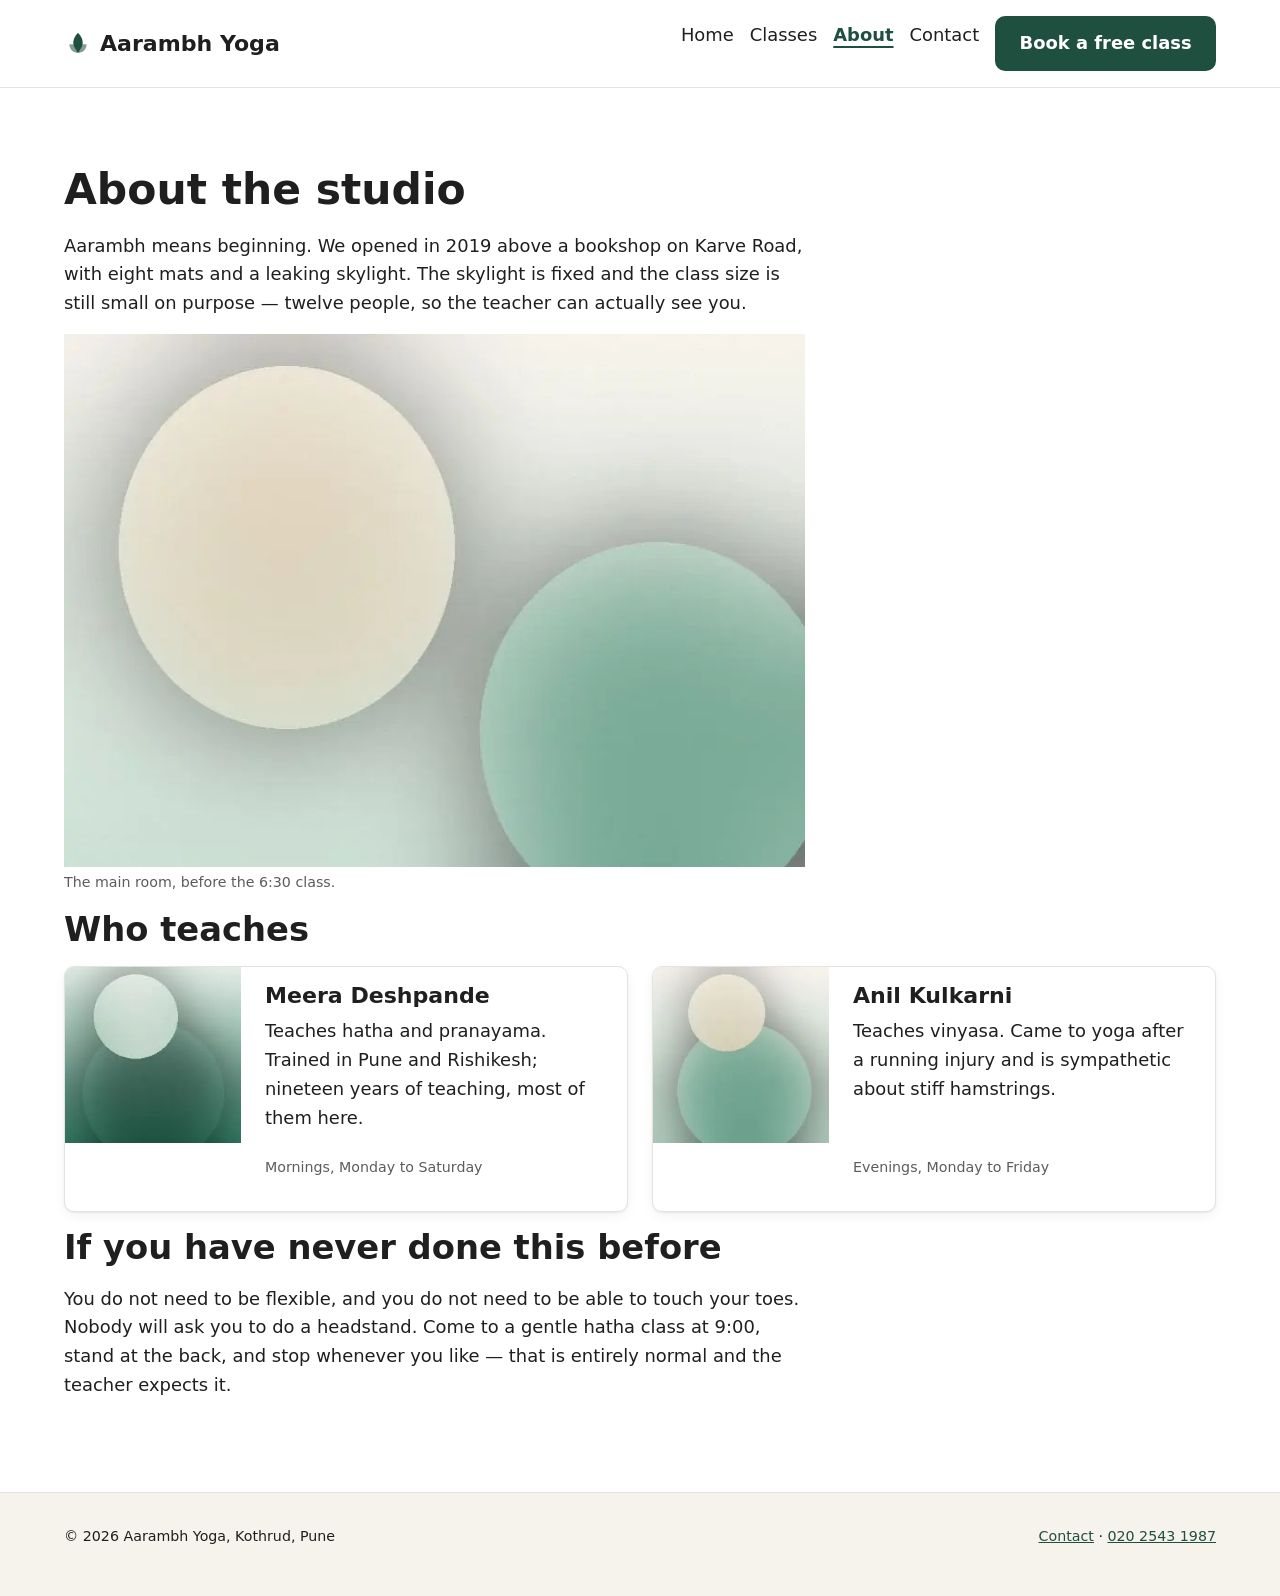
==== about.html @ 2add1c7c "Aarambh Yoga: the Web UI Foundation capstone site Four pages plus a 404, in HTML and CSS only. No fr" ====
<!doctype html>
<html lang="en">
<head>
  <meta charset="UTF-8">
  <meta name="viewport" content="width=device-width, initial-scale=1.0">
  <title>About the studio — Aarambh Yoga</title>
  <meta name="description" content="A small yoga studio on Karve Road, Kothrud, open since 2019. Meet the two teachers, and what to expect if you have never done yoga before.">
  <link rel="canonical" href="https://aarambhyoga.example/about.html">
  <link rel="icon" href="images/favicon.svg" type="image/svg+xml">
  <link rel="stylesheet" href="styles.css">
  <meta property="og:type" content="website">
  <meta property="og:title" content="About the studio — Aarambh Yoga">
  <meta property="og:description" content="A small yoga studio on Karve Road, Kothrud, open since 2019. Meet the two teachers, and what to expect if you have never done yoga before.">
  <meta property="og:image" content="https://aarambhyoga.example/images/hero-1200.jpg">
  <meta property="og:url" content="https://aarambhyoga.example/about.html">
</head>
<body>
  <a class="skip-link" href="#main">Skip to main content</a>

  <header class="site-header">
    <div class="container site-header__inner">
      <a class="logo" href="index.html">
        <svg viewBox="0 0 32 32" fill="none" aria-hidden="true" focusable="false">
          <path d="M16 3c3.6 3.9 5.4 7.6 5.4 11.2 0 3.6-1.8 7.3-5.4 11.1-3.6-3.8-5.4-7.5-5.4-11.1C10.6 10.6 12.4 6.9 16 3Z" fill="currentColor"/>
          <path d="M6 16.5c3.4-.7 6.1-.2 8.2 1.4 2 1.6 3.3 4.2 3.8 7.9-3.6.5-6.4-.1-8.4-1.8-2-1.6-3.2-4.2-3.6-7.5Z" fill="currentColor" opacity=".55"/>
          <path d="M26 16.5c-.4 3.3-1.6 5.9-3.6 7.5-2 1.7-4.8 2.3-8.4 1.8.5-3.7 1.8-6.3 3.8-7.9 2.1-1.6 4.8-2.1 8.2-1.4Z" fill="currentColor" opacity=".55"/>
        </svg>
        Aarambh Yoga
      </a>
      <nav aria-label="Main">
        <ul class="nav-list">
          <li><a href="index.html">Home</a></li>
          <li><a href="classes.html">Classes</a></li>
          <li><a href="about.html" aria-current="page">About</a></li>
          <li><a href="contact.html">Contact</a></li>
        </ul>
      </nav>
      <a class="button" href="contact.html">Book a free class</a>
    </div>
  </header>

  <main id="main" tabindex="-1">
    <section class="section">
      <div class="container stack">
        <h1>About the studio</h1>
        <p class="prose">Aarambh means beginning. We opened in 2019 above a bookshop on Karve Road, with eight mats and a leaking skylight. The skylight is fixed and the class size is still small on purpose — twelve people, so the teacher can actually see you.</p>

        <figure class="figure prose">
          <picture>
            <source type="image/webp" srcset="images/studio-400.webp 400w, images/studio-800.webp 800w, images/studio-1200.webp 1200w" sizes="(min-width: 48rem) 40rem, 100vw">
            <img src="images/studio-800.jpg" srcset="images/studio-400.jpg 400w, images/studio-800.jpg 800w, images/studio-1200.jpg 1200w" sizes="(min-width: 48rem) 40rem, 100vw" alt="The studio floor in morning light, with mats rolled along one wall" width="800" height="533" loading="lazy">
          </picture>
          <figcaption>The main room, before the 6:30 class.</figcaption>
        </figure>

        <h2>Who teaches</h2>
        <ul class="grid-auto">
          <li>
            <article class="card">
              <div class="card__media">
                <picture>
                  <source type="image/webp" srcset="images/teacher-meera-240.webp 240w, images/teacher-meera-480.webp 480w" sizes="(min-width: 48rem) 15rem, 100vw">
                  <img src="images/teacher-meera-480.jpg" srcset="images/teacher-meera-240.jpg 240w, images/teacher-meera-480.jpg 480w" sizes="(min-width: 48rem) 15rem, 100vw" alt="Meera Deshpande" width="480" height="480" loading="lazy">
                </picture>
              </div>
              <div class="card__body">
                <h3 class="card__title">Meera Deshpande</h3>
                <p>Teaches hatha and pranayama. Trained in Pune and Rishikesh; nineteen years of teaching, most of them here.</p>
                <p class="card__meta">Mornings, Monday to Saturday</p>
              </div>
            </article>
          </li>
          <li>
            <article class="card">
              <div class="card__media">
                <picture>
                  <source type="image/webp" srcset="images/teacher-anil-240.webp 240w, images/teacher-anil-480.webp 480w" sizes="(min-width: 48rem) 15rem, 100vw">
                  <img src="images/teacher-anil-480.jpg" srcset="images/teacher-anil-240.jpg 240w, images/teacher-anil-480.jpg 480w" sizes="(min-width: 48rem) 15rem, 100vw" alt="Anil Kulkarni" width="480" height="480" loading="lazy">
                </picture>
              </div>
              <div class="card__body">
                <h3 class="card__title">Anil Kulkarni</h3>
                <p>Teaches vinyasa. Came to yoga after a running injury and is sympathetic about stiff hamstrings.</p>
                <p class="card__meta">Evenings, Monday to Friday</p>
              </div>
            </article>
          </li>
        </ul>

        <h2>If you have never done this before</h2>
        <p class="prose">You do not need to be flexible, and you do not need to be able to touch your toes. Nobody will ask you to do a headstand. Come to a gentle hatha class at 9:00, stand at the back, and stop whenever you like — that is entirely normal and the teacher expects it.</p>
      </div>
    </section>
  </main>

  <footer class="site-footer">
    <div class="container site-footer__inner">
      <p>© 2026 Aarambh Yoga, Kothrud, Pune</p>
      <p><a href="contact.html">Contact</a> · <a href="tel:+912025431987">020 2543 1987</a></p>
    </div>
  </footer>
</body>
</html>
---- styles.css ----
/* =============================================================
   Aarambh Yoga — one stylesheet, in cascade layers.
   Layer order is declared once here, so file order never matters.
   ============================================================= */
@layer reset, tokens, base, layout, components, utilities;

/* ============================ reset ========================= */
@layer reset {
  *, *::before, *::after { box-sizing: border-box; }
  * { margin: 0; }

  body {
    min-height: 100dvh;
    -webkit-font-smoothing: antialiased;
  }

  img, picture, video, svg { display: block; max-width: 100%; }

  input, button, textarea, select { font: inherit; color: inherit; }

  :where(p, h1, h2, h3, h4) { overflow-wrap: break-word; }

  :where(ul[class], ol[class]) { list-style: none; padding: 0; }
}

/* ============================ tokens ======================== */
@layer tokens {
  :root {
    color-scheme: light dark;

    /* layer 1: the palette, named for what the colours are */
    --green-900: #15352a;
    --green-700: #1f4f3f;
    --green-500: #2f7a61;
    --green-200: #cfe5dc;
    --green-050: #f2f8f5;
    --sand-100: #f6f3ec;
    --grey-900: #1f1f1f;
    --grey-600: #5c5c5c;
    --grey-400: #767676;
    --grey-200: #e3e3e3;
    --red-600: #b3261e;

    /* layer 2: semantic tokens. Components use only these. */
    --colour-bg: #ffffff;
    --colour-surface: var(--sand-100);
    --colour-text: var(--grey-900);          /* 16.5:1 on --colour-bg */
    --colour-text-muted: var(--grey-600);    /*  6.7:1 */
    --colour-border: var(--grey-400);        /*  4.5:1 — 3:1 is the requirement for a boundary */
    --colour-border-soft: var(--grey-200);
    --colour-accent: var(--green-700);
    --colour-accent-hover: var(--green-900);
    --colour-accent-soft: var(--green-050);
    --colour-on-accent: #ffffff;
    --colour-error: var(--red-600);          /*  6.5:1 */
    --colour-focus: var(--green-700);

    /* fluid type: every middle value keeps a rem term, so it still
       responds to the visitor's own font-size setting. */
    --step--1: clamp(0.833rem, 0.81rem + 0.11vw, 0.889rem);
    --step-0:  clamp(1rem,     0.96rem + 0.20vw, 1.125rem);
    --step-1:  clamp(1.2rem,   1.14rem + 0.30vw, 1.406rem);
    --step-2:  clamp(1.44rem,  1.35rem + 0.44vw, 1.758rem);
    --step-3:  clamp(1.728rem, 1.59rem + 0.65vw, 2.197rem);
    --step-4:  clamp(2.074rem, 1.87rem + 0.98vw, 2.746rem);

    --space-1: 0.25rem;
    --space-2: 0.5rem;
    --space-3: 1rem;
    --space-4: 1.5rem;
    --space-5: 2rem;
    --space-6: 3rem;
    --section-space: clamp(2.5rem, 6vw, 5rem);
    --gutter: clamp(1rem, 4vw, 2rem);

    --radius: 10px;
    --measure: 65ch;

    /* a named z-index scale, so no bare numbers appear anywhere */
    --z-header: 200;
    --z-skip: 900;
  }

  @media (prefers-color-scheme: dark) {
    :root:not([data-theme="light"]) {
      --colour-bg: #14181a;
      --colour-surface: #1d2326;
      --colour-text: #e8eaea;              /* 14.8:1 on --colour-bg */
      --colour-text-muted: #a3adad;        /*  7.8:1 — a lighter grey is needed here */
      --colour-border: #667376;          /*  3.6:1 — #4b5658 measured only 2.36 */
      --colour-border-soft: #2f3a3d;
      --colour-accent: #6ec48f;
      --colour-accent-hover: #8fd6a8;
      --colour-accent-soft: #1b2a24;
      --colour-on-accent: #10201a;
      --colour-error: #f2807a;
      --colour-focus: #6ec48f;
    }
  }
}

/* ============================= base ========================= */
@layer base {
  body {
    background: var(--colour-bg);
    color: var(--colour-text);
    font-family: system-ui, -apple-system, "Segoe UI", Roboto, sans-serif;
    font-size: var(--step-0);
    line-height: 1.6;
  }

  h1, h2, h3 { line-height: 1.2; text-wrap: balance; }
  h1 { font-size: var(--step-4); }
  h2 { font-size: var(--step-3); }
  h3 { font-size: var(--step-2); }

  p { text-wrap: pretty; }
  p, ul, ol, table, figure { margin-block-end: var(--space-3); }

  a { color: var(--colour-accent); }
  /* underlined in prose, because colour alone is not a signal */
  main p a, main li a {
    text-decoration: underline;
    text-decoration-thickness: 1px;
    text-underline-offset: 0.2em;
  }

  :focus-visible {
    outline: 3px solid var(--colour-focus);
    outline-offset: 2px;
    border-radius: 3px;
  }

  /* leave room for the sticky header when focus is scrolled into view */
  :target, [id] { scroll-margin-top: 6rem; }
}

/* ============================ layout ======================== */
@layer layout {
  .container {
    width: min(100% - (2 * var(--gutter)), 72rem);
    margin-inline: auto;
  }

  .prose { max-width: var(--measure); }

  .section { padding-block: var(--section-space); }
  .section--surface { background: var(--colour-surface); }

  .stack > * + * { margin-block-start: var(--space-3); }

  /* every card slot is a container, so components adapt to their slot */
  .grid-auto {
    display: grid;
    grid-template-columns: repeat(auto-fit, minmax(min(16rem, 100%), 1fr));
    gap: var(--space-4);
  }
  .grid-auto > * { container-type: inline-size; }
}

/* ========================== components ====================== */
@layer components {

  /* ---- skip link: first focusable thing, visible only on focus ---- */
  .skip-link {
    position: absolute;
    inset-inline-start: -9999px;
    inset-block-start: 0;
    z-index: var(--z-skip);
    padding: var(--space-2) var(--space-3);
    background: var(--colour-bg);
    color: var(--colour-accent);
    border: 2px solid var(--colour-accent);
    border-radius: 0 0 var(--radius) 0;
  }
  .skip-link:focus { inset-inline-start: 0; }

  /* ---- header ---- */
  .site-header {
    position: sticky;
    inset-block-start: 0;
    z-index: var(--z-header);
    background: var(--colour-bg);   /* required, or content scrolls behind it */
    border-block-end: 1px solid var(--colour-border-soft);
  }
  .site-header__inner {
    display: flex;
    flex-wrap: wrap;
    align-items: center;
    gap: var(--space-3);
    padding-block: var(--space-3);
  }
  /* one auto margin: logo left, everything else right, for any child count */
  .logo {
    display: flex;
    align-items: center;
    gap: var(--space-2);
    margin-inline-end: auto;
    font-size: var(--step-1);
    font-weight: 700;
    color: var(--colour-text);
    text-decoration: none;
  }
  .logo svg { width: 1.75rem; height: 1.75rem; color: var(--colour-accent); }

  .nav-list { display: flex; flex-wrap: wrap; gap: var(--space-3); }
  .nav-list a {
    color: var(--colour-text);
    text-decoration: none;
    padding-block: var(--space-1);
  }
  .nav-list a:hover { text-decoration: underline; }
  /* the current page, marked by more than colour */
  .nav-list a[aria-current="page"] {
    color: var(--colour-accent);
    font-weight: 700;
    text-decoration: underline;
    text-decoration-thickness: 2px;
    text-underline-offset: 0.3em;
  }

  /* ---- buttons ---- */
  .button {
    --button-bg: var(--colour-accent);
    --button-fg: var(--colour-on-accent);
    display: inline-flex;
    align-items: center;
    justify-content: center;
    gap: var(--space-2);
    min-height: 44px;                 /* a comfortable touch target */
    padding: 0.625em 1.25em;
    background: var(--button-bg);
    color: var(--button-fg);
    border: 2px solid var(--button-bg);
    border-radius: var(--radius);
    font-weight: 600;
    text-decoration: none;
    cursor: pointer;
  }
  .button:hover { --button-bg: var(--colour-accent-hover); }
  .button--ghost {
    --button-bg: transparent;
    --button-fg: var(--colour-accent);
    border-color: currentColor;
  }
  .button--ghost:hover {
    --button-bg: var(--colour-accent-soft);
    --button-fg: var(--colour-accent-hover);
  }

  /* ---- hero: an <img>, not a background, so it can have srcset ---- */
  .hero { display: grid; }
  .hero > * { grid-area: 1 / 1; }       /* overlap, with no positioning */
  .hero__media img {
    width: 100%;
    height: 100%;
    aspect-ratio: 16 / 9;
    object-fit: cover;
    object-position: 50% 40%;
    background: var(--colour-surface);  /* visible if the file fails */
  }
  .hero__scrim {
    /* 0.55 at the weak end, not 0.35: the eyebrow sits up here and measured
       only 3.28:1 against the lightest pixel of the photograph at 0.35. */
    background: linear-gradient(to top, rgb(8 20 16 / 0.86), rgb(8 20 16 / 0.55));
  }
  .hero__body {
    display: grid;
    align-content: end;
    padding-block: var(--space-6);
    color: #ffffff;
  }
  .hero__body .container > * + * { margin-block-start: var(--space-3); }
  .hero h1 { max-width: 28ch; }
  /* :not(.eyebrow) so this does not out-specify the .eyebrow class below.
     Without it, .hero p (0,1,1) beats .eyebrow (0,1,0) and the eyebrow
     silently renders at body size. */
  .hero p:not(.eyebrow) { max-width: 46ch; font-size: var(--step-1); }
  .hero__actions { display: flex; flex-wrap: wrap; gap: var(--space-3); }
  .hero .button--ghost {
    --button-fg: #ffffff;
    border-color: #ffffff;
  }
  .hero .button--ghost:hover { --button-bg: rgb(255 255 255 / 0.16); --button-fg: #ffffff; }

  /* ---- cards ---- */
  .card {
    display: flex;
    flex-direction: column;
    gap: var(--space-2);
    height: 100%;
    background: var(--colour-bg);
    border: 1px solid var(--colour-border-soft);
    border-radius: var(--radius);
    overflow: hidden;                   /* clips the image to the radius */
    box-shadow: 0 1px 2px rgb(0 0 0 / 0.06), 0 4px 12px rgb(0 0 0 / 0.05);
  }
  .card__media img {
    width: 100%;
    aspect-ratio: 3 / 2;
    object-fit: cover;
    background: var(--colour-surface);
  }
  .card__body {
    display: flex;
    flex-direction: column;
    gap: var(--space-2);
    flex: 1;                            /* absorbs the spare height … */
    padding: var(--space-3);
  }
  .card__title { font-size: var(--step-1); }
  .card__meta {
    margin-block-start: auto;           /* … so this reaches the bottom */
    color: var(--colour-text-muted);
    font-size: var(--step--1);
  }
  /* the component adapts to its own slot, not to the viewport */
  @container (width >= 26rem) {
    .card { flex-direction: row; }
    .card__media { flex: 0 0 11rem; }
    .card__media img { height: 100%; aspect-ratio: auto; }
  }
  /* a card containing no image needs no reserved space */
  .card:not(:has(.card__media)) .card__body { padding-block-start: var(--space-4); }

  /* ---- the class timetable ---- */
  .table-wrap { overflow-x: auto; }     /* scrolls inside itself on a phone */
  .timetable {
    border-collapse: collapse;
    width: 100%;
    min-width: 34rem;
    font-variant-numeric: tabular-nums; /* so the times line up */
  }
  .timetable caption {
    text-align: start;
    font-weight: 700;
    margin-block-end: var(--space-2);
  }
  .timetable :is(th, td) {
    border: 1px solid var(--colour-border-soft);
    padding: var(--space-2) var(--space-3);
    text-align: start;
    vertical-align: top;
  }
  .timetable thead th { background: var(--colour-accent-soft); }
  .timetable tbody th { font-weight: 600; white-space: nowrap; }
  .timetable td:empty::after {
    content: "—";
    color: var(--colour-text-muted);
  }

  /* ---- the hours list ---- */
  .hours { display: grid; gap: var(--space-1); }
  .hours div {
    display: flex;
    justify-content: space-between;
    gap: var(--space-3);
    padding-block: var(--space-1);
    border-block-end: 1px solid var(--colour-border-soft);
  }
  .hours dt { font-weight: 600; }
  .hours dd { color: var(--colour-text-muted); font-variant-numeric: tabular-nums; }

  /* ---- the form ---- */
  .form { display: grid; gap: var(--space-4); max-width: 34rem; }
  .field { display: grid; gap: var(--space-1); }
  .field > label { font-weight: 600; }
  .field__hint { font-size: var(--step--1); color: var(--colour-text-muted); }

  .field :is(input, select, textarea) {
    appearance: none;
    width: 100%;
    font-size: max(1rem, 16px);         /* iOS zooms below 16px on focus */
    padding: 0.625rem 0.75rem;
    background: var(--colour-bg);
    border: 1px solid var(--colour-border);
    border-radius: var(--radius);
  }
  .field textarea { resize: vertical; min-height: 7rem; }
  .field select {
    padding-inline-end: 2.5rem;
    background-image: url("data:image/svg+xml,%3Csvg xmlns='http://www.w3.org/2000/svg' viewBox='0 0 12 8'%3E%3Cpath d='M1 1l5 5 5-5' fill='none' stroke='%235c5c5c' stroke-width='2'/%3E%3C/svg%3E");
    background-repeat: no-repeat;
    background-position: right 0.75rem center;
    background-size: 12px 8px;
  }
  .field :is(input, textarea)::placeholder {
    color: var(--colour-text-muted);
    opacity: 1;                         /* Firefox dims placeholders further */
  }
  /* :user-invalid, not :invalid — nothing is red before they have typed */
  .field :is(input, select, textarea):user-invalid { border-color: var(--colour-error); }

  .field__error { display: none; color: var(--colour-error); font-size: var(--step--1); }
  .field:has(:user-invalid) .field__error { display: flex; gap: var(--space-1); }

  .checkbox {
    display: flex;
    align-items: start;
    gap: var(--space-2);
    cursor: pointer;
  }
  .checkbox input {
    accent-color: var(--colour-accent);
    width: 1.15rem;
    height: 1.15rem;
    flex: 0 0 auto;
    margin-block-start: 0.2rem;
  }

  /* ---- footer ---- */
  .site-footer {
    background: var(--colour-surface);
    border-block-start: 1px solid var(--colour-border-soft);
    padding-block: var(--space-5);
    font-size: var(--step--1);
  }
  .site-footer__inner {
    display: flex;
    flex-wrap: wrap;
    justify-content: space-between;
    gap: var(--space-4);
  }

  /* ---- misc ---- */
  .eyebrow {
    text-transform: uppercase;
    letter-spacing: 0.08em;   /* capitals need loosening */
    font-size: var(--step--1);
    font-weight: 700;
    color: var(--colour-accent);
  }
  /* on the hero, over the photograph */
  .eyebrow--on-image { color: #ffffff; }
  .figure figcaption {
    font-size: var(--step--1);
    color: var(--colour-text-muted);
    margin-block-start: var(--space-1);
  }
  .map-link { display: inline-block; border-radius: var(--radius); overflow: hidden; }
}

/* =========================== utilities ====================== */
@layer utilities {
  .visually-hidden:not(:focus):not(:active) {
    clip-path: inset(50%);
    height: 1px;
    width: 1px;
    overflow: hidden;
    position: absolute;
    white-space: nowrap;
  }
  .text-centre { text-align: center; }
  .flow-tight > * + * { margin-block-start: var(--space-2); }
}

/* ===================== motion, opt-in only ================== */
@media (prefers-reduced-motion: no-preference) {
  .card { transition: box-shadow 200ms ease-out, transform 200ms ease-out; }
  .card:hover {
    transform: translateY(-2px);       /* transform, not top — composite only */
    box-shadow: 0 2px 4px rgb(0 0 0 / 0.07), 0 12px 28px rgb(0 0 0 / 0.09);
  }
  .button { transition: background-color 150ms ease-out; }
}

/* ============ the safety net for anything not opted in ====== */
@media (prefers-reduced-motion: reduce) {
  *, *::before, *::after {
    animation-duration: 0.01ms !important;
    animation-iteration-count: 1 !important;
    transition-duration: 0.01ms !important;
    scroll-behavior: auto !important;
  }
}

/* ===================== forced colours ======================= */
@media (forced-colors: active) {
  .card, .button, .field :is(input, select, textarea) { border: 1px solid ButtonText; }
  .button { forced-color-adjust: none; }
}

/* ========================== print =========================== */
@media print {
  .site-header, .site-footer, .hero__media, .skip-link, .hero__actions { display: none; }
  body { font-size: 11pt; color: #000; background: #fff; }
  main p a::after { content: " (" attr(href) ")"; font-size: 9pt; }
  .table-wrap { overflow: visible; }
}
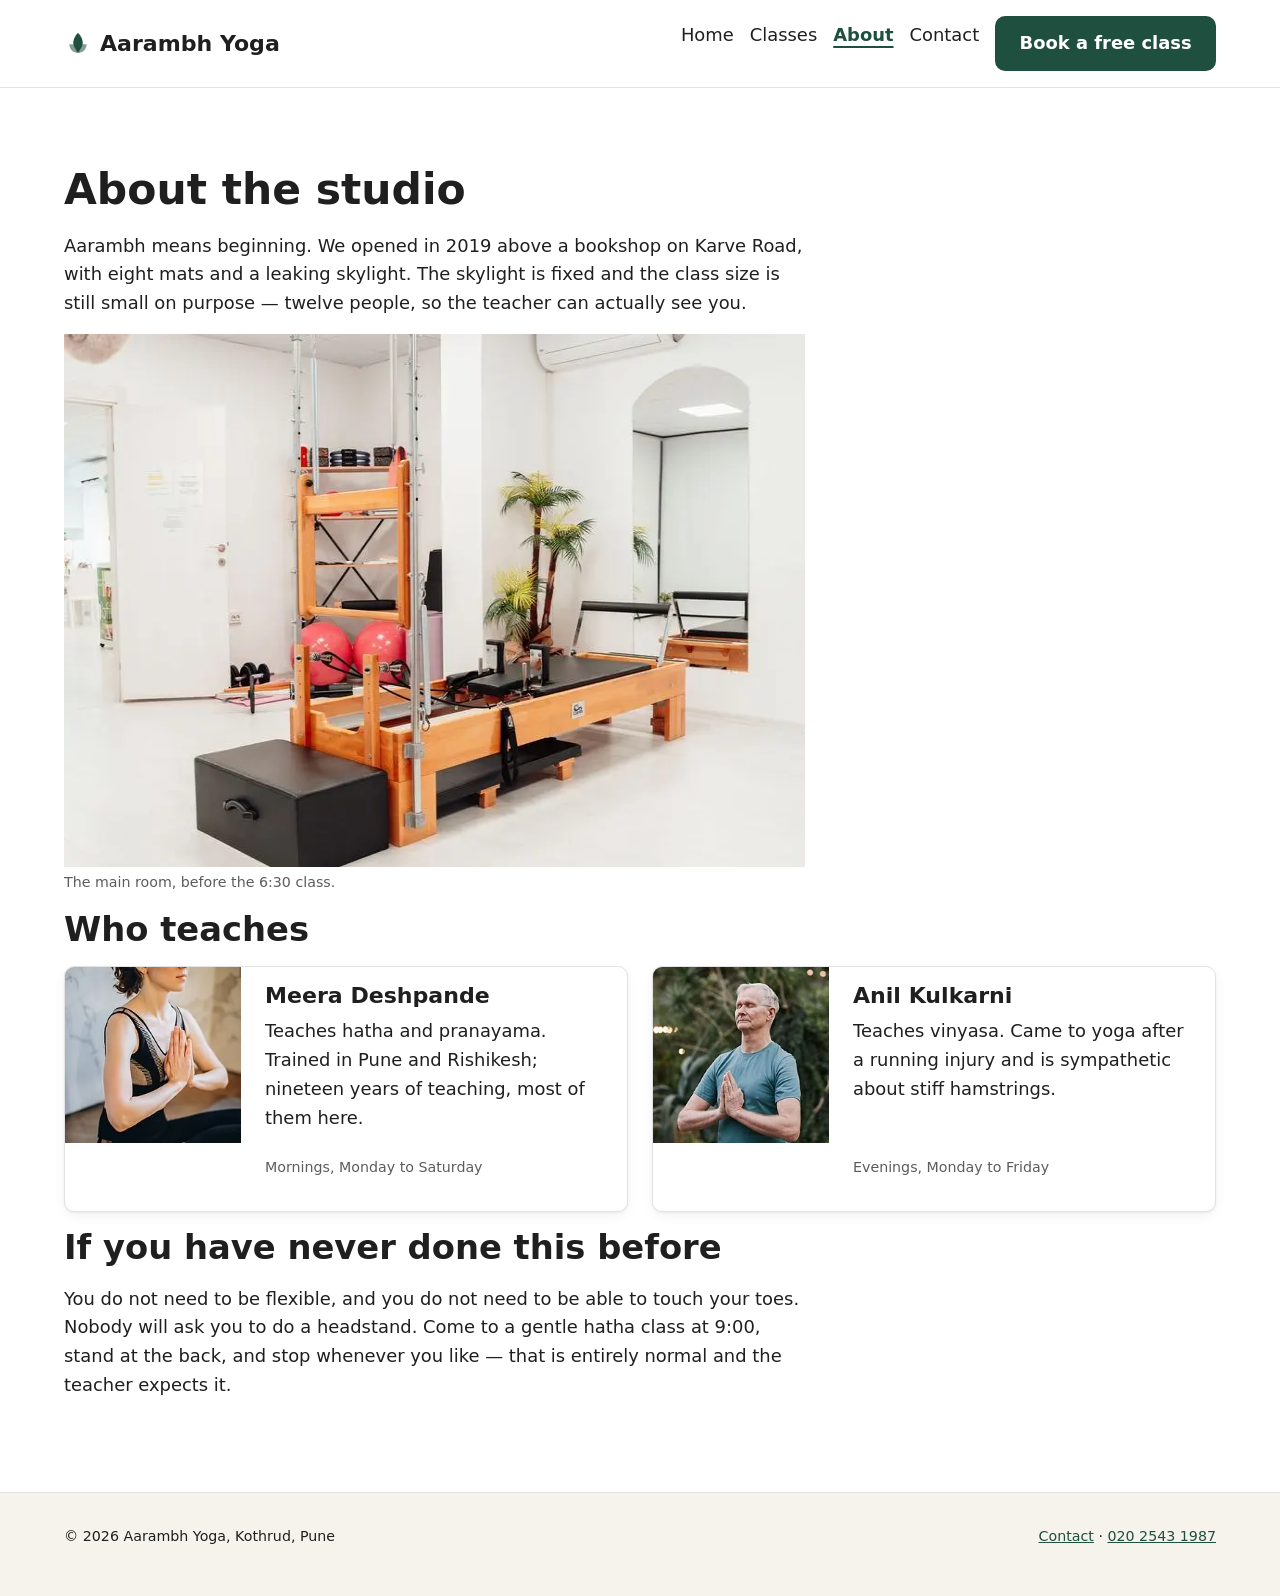
==== commit f51f6394: "Swap the generated placeholders for real Pexels photographs Every image except the map is now a real" ====
--- a/about.html
+++ b/about.html
@@ -48,7 +48,7 @@
         <figure class="figure prose">
           <picture>
             <source type="image/webp" srcset="images/studio-400.webp 400w, images/studio-800.webp 800w, images/studio-1200.webp 1200w" sizes="(min-width: 48rem) 40rem, 100vw">
-            <img src="images/studio-800.jpg" srcset="images/studio-400.jpg 400w, images/studio-800.jpg 800w, images/studio-1200.jpg 1200w" sizes="(min-width: 48rem) 40rem, 100vw" alt="The studio floor in morning light, with mats rolled along one wall" width="800" height="533" loading="lazy">
+            <img src="images/studio-800.jpg" srcset="images/studio-400.jpg 400w, images/studio-800.jpg 800w, images/studio-1200.jpg 1200w" sizes="(min-width: 48rem) 40rem, 100vw" alt="A bright, empty practice room with a wooden reformer frame, two exercise balls and a long mirror" width="800" height="533" loading="lazy">
           </picture>
           <figcaption>The main room, before the 6:30 class.</figcaption>
         </figure>
@@ -60,7 +60,7 @@
               <div class="card__media">
                 <picture>
                   <source type="image/webp" srcset="images/teacher-meera-240.webp 240w, images/teacher-meera-480.webp 480w" sizes="(min-width: 48rem) 15rem, 100vw">
-                  <img src="images/teacher-meera-480.jpg" srcset="images/teacher-meera-240.jpg 240w, images/teacher-meera-480.jpg 480w" sizes="(min-width: 48rem) 15rem, 100vw" alt="Meera Deshpande" width="480" height="480" loading="lazy">
+                  <img src="images/teacher-meera-480.jpg" srcset="images/teacher-meera-240.jpg 240w, images/teacher-meera-480.jpg 480w" sizes="(min-width: 48rem) 15rem, 100vw" alt="Meera Deshpande, seated cross-legged with her palms pressed together at her chest" width="480" height="480" loading="lazy">
                 </picture>
               </div>
               <div class="card__body">
@@ -75,7 +75,7 @@
               <div class="card__media">
                 <picture>
                   <source type="image/webp" srcset="images/teacher-anil-240.webp 240w, images/teacher-anil-480.webp 480w" sizes="(min-width: 48rem) 15rem, 100vw">
-                  <img src="images/teacher-anil-480.jpg" srcset="images/teacher-anil-240.jpg 240w, images/teacher-anil-480.jpg 480w" sizes="(min-width: 48rem) 15rem, 100vw" alt="Anil Kulkarni" width="480" height="480" loading="lazy">
+                  <img src="images/teacher-anil-480.jpg" srcset="images/teacher-anil-240.jpg 240w, images/teacher-anil-480.jpg 480w" sizes="(min-width: 48rem) 15rem, 100vw" alt="Anil Kulkarni, standing with his eyes closed and his palms together, greenery behind him" width="480" height="480" loading="lazy">
                 </picture>
               </div>
               <div class="card__body">
